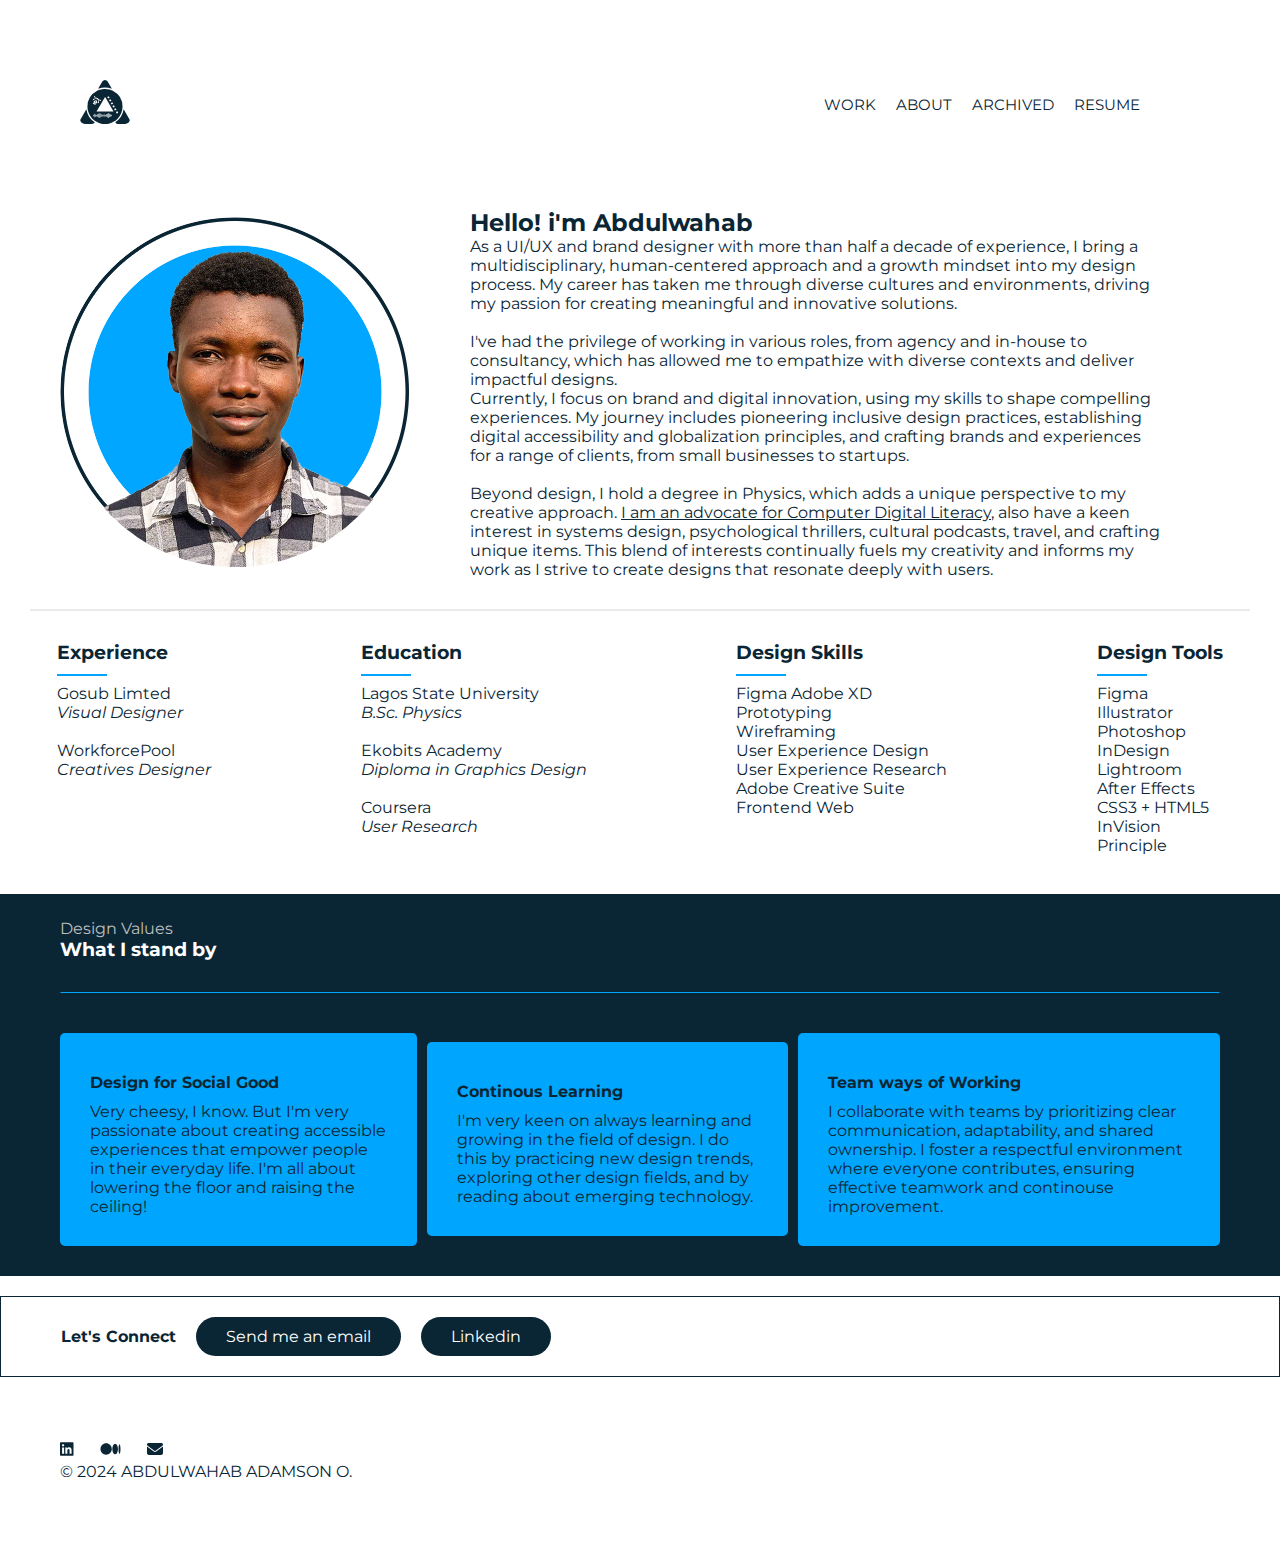
==== about.html @ 8b180dde "Add files via upload" ====
<!DOCTYPE html>
<html lang="en">
<head>
    <meta charset="UTF-8">
    <meta name="viewport" content="width=device-width, initial-scale=1.0">
    <link rel="stylesheet" href="https://cdnjs.cloudflare.com/ajax/libs/font-awesome/6.5.2/css/all.min.css" integrity="sha512-SnH5WK+bZxgPHs44uWIX+LLJAJ9/2PkPKZ5QiAj6Ta86w+fsb2TkcmfRyVX3pBnMFcV7oQPJkl9QevSCWr3W6A==" crossorigin="anonymous" referrerpolicy="no-referrer" />
    <link rel="icon" href="logo.ico" type="image/x-icon">
    <style>
        @import url('https://fonts.googleapis.com/css2?family=Montserrat:ital,wght@0,100..900;1,100..900&display=swap');
    </style>
    <link rel="stylesheet" href="style.css">

    <title>Abdulwahab Adamson</title>
    
</head>
<body>
    <nav> 
        <div class="logo">
            <a href="index.html"><img src="image/logo.svg" alt="" width="50px"></a>
        </div>
        <div class="openMenu"><i class="fa fa-bars"></i></div>
        <ul class="mainMenu">
            <li><a href="index.html">Work</a></li>
            <li><a href="about.html">About</a></li>
            <li><a href="https://www.behance.net/adamsonoladipupo" target="_blank">Archived</a></li>
            <li><a href="resume.pdf" download="Abdulwahab Adamson.pdf">Resume</a></li>
            <div class="closeMenu"><i class="fa fa-times"></i></div>
            <span class="icons">
                <a class="fab" href="https://www.linkedin.com/in/abdulwahabadamson/" target="_blank" rel="noopener noreferrer"><svg xmlns="http://www.w3.org/2000/svg" height="20" width="17.5" viewBox="0 0 448 512"><!--!Font Awesome Free 6.6.0 by @fontawesome - https://fontawesome.com License - https://fontawesome.com/license/free Copyright 2024 Fonticons, Inc.--><path fill="#fff" d="M416 32H31.9C14.3 32 0 46.5 0 64.3v383.4C0 465.5 14.3 480 31.9 480H416c17.6 0 32-14.5 32-32.3V64.3c0-17.8-14.4-32.3-32-32.3zM135.4 416H69V202.2h66.5V416zm-33.2-243c-21.3 0-38.5-17.3-38.5-38.5S80.9 96 102.2 96c21.2 0 38.5 17.3 38.5 38.5 0 21.3-17.2 38.5-38.5 38.5zm282.1 243h-66.4V312c0-24.8-.5-56.7-34.5-56.7-34.6 0-39.9 27-39.9 54.9V416h-66.4V202.2h63.7v29.2h.9c8.9-16.8 30.6-34.5 62.9-34.5 67.2 0 79.7 44.3 79.7 101.9V416z"/></svg></a>
                <a class="fab" href="https://medium.com/@adamsonoladipupo" target="_blank" rel="noopener noreferrer"><svg xmlns="http://www.w3.org/2000/svg" height="20" width="25" viewBox="0 0 640 512"><!--!Font Awesome Free 6.6.0 by @fontawesome - https://fontawesome.com License - https://fontawesome.com/license/free Copyright 2024 Fonticons, Inc.--><path fill="#fff" d="M180.5 74.3C80.8 74.3 0 155.6 0 256S80.8 437.7 180.5 437.7 361 356.4 361 256 280.2 74.3 180.5 74.3zm288.3 10.6c-49.8 0-90.2 76.6-90.2 171.1s40.4 171.1 90.3 171.1 90.3-76.6 90.3-171.1H559C559 161.5 518.6 84.9 468.8 84.9zm139.5 17.8c-17.5 0-31.7 68.6-31.7 153.3s14.2 153.3 31.7 153.3S640 340.6 640 256C640 171.4 625.8 102.7 608.3 102.7z"/></svg></a>
                <a class="fab" href="mailto:adamsonoladipupo@gmail.com"><svg xmlns="http://www.w3.org/2000/svg" height="20" width="20" viewBox="0 0 512 512"><!--!Font Awesome Free 6.6.0 by @fontawesome - https://fontawesome.com License - https://fontawesome.com/license/free Copyright 2024 Fonticons, Inc.--><path fill="#fff" d="M48 64C21.5 64 0 85.5 0 112c0 15.1 7.1 29.3 19.2 38.4L236.8 313.6c11.4 8.5 27 8.5 38.4 0L492.8 150.4c12.1-9.1 19.2-23.3 19.2-38.4c0-26.5-21.5-48-48-48L48 64zM0 176L0 384c0 35.3 28.7 64 64 64l384 0c35.3 0 64-28.7 64-64l0-208L294.4 339.2c-22.8 17.1-54 17.1-76.8 0L0 176z"/></svg></a>
            </span>
        </ul>
    </nav>
    <div class="section aboutMe">
        <div class="authorImage">
            <img src="image/myimage.png" alt="">
        </div>
        <div>
            <h5 style="font-size: 1.5rem;">Hello! i'm Abdulwahab</h4>
            <p>As a UI/UX and brand designer with more than half a decade of experience, I bring a multidisciplinary, human-centered approach and a growth mindset into my design process. My career has taken me through diverse cultures and environments, driving my passion for creating meaningful and innovative solutions.
            <br> <br>
            I've had the privilege of working in various roles, from agency and in-house to consultancy, which has allowed me to empathize with diverse contexts and deliver impactful designs.
            <br>
            Currently, I focus on brand and digital innovation, using my skills to shape compelling experiences. My journey includes pioneering inclusive design practices, establishing digital accessibility and globalization principles, and crafting brands and experiences for a range of clients, from small businesses to startups.
            <br><br>
            Beyond design, I hold a degree in Physics, which adds a unique perspective to my creative approach. <a style="color: #0a2635; text-decoration: underline;" href="https://nigerianobservernews.com/2024/07/edo-corps-member-hosts-community-development-project-for-students-in-oredo/" target="_blank" rel="noopener noreferrer">I am an advocate for Computer Digital Literacy</a>, also have a keen interest in systems design, psychological thrillers, cultural podcasts, travel, and crafting unique items. This blend of interests continually fuels my creativity and informs my work as I strive to create designs that resonate deeply with users.</p>  
        </div>
    </div>
    <hr>
    <div class="section ExpEduSkls">
        <div class="experience">
            <h3>Experience</h3>
            <span></span>
            <p>Gosub Limted</p>
            <i><p>Visual Designer</p></i>
            <br>
            <p>WorkforcePool</p>
            <i><p>Creatives Designer</p></i>
        </div>
        <br>
        <div class="education">
            <h3>Education</h3>
            <span></span>
            <p>Lagos State University </p>
            <p><i>B.Sc. Physics</i></p>
            <br>
            <p> Ekobits Academy</p>
            <p><i>Diploma in Graphics Design</i></p>
            <br>
            <p>Coursera </p>
            <p><i>User Research</i></p>
        </div>
        <br>
        <div class="skills">
            <h3>Design Skills</h3>
            <span></span>
                <p>Figma Adobe XD</p>
                <p>Prototyping</p>
                <p>Wireframing</p>
                <p>User Experience Design</p>
                <p>User Experience Research</p>
                <p>Adobe Creative Suite</p>
                <p>Frontend Web</p>
            
        </div>
        <br>
        <div class="tools">
            <h3>Design Tools</h3>
            <span></span>
                <p>Figma</p>
                <p>Illustrator</p>
                <p>Photoshop</p>
                <p>InDesign</p>
                <p>Lightroom</p>
                <p>After Effects</p>
                <p>CSS3 + HTML5</p>
                <p>InVision</p>
                <p>Principle</p>
        </div>
    </div>
    <div class="DesignValueMain ">
        <p>Design Values</p>
        <h3>What I stand by</h3>
        <hr>
        <div class="designValue">
            <div>
                <h4>Design for Social Good</h4>
                <p>Very cheesy, I know. But I'm very passionate about creating accessible experiences that empower people in their everyday life. I'm all about lowering the floor and raising the ceiling!</p>
            </div>
            <div>
                <h4>Continous Learning</h4>
                <p>I'm very keen on always learning and growing in the field of design. I do this by practicing new design trends, exploring other design fields, and by reading about emerging technology.</p>
            </div>
            <div>
                <h4>Team ways of Working</h4>
                <p>I collaborate with teams by prioritizing clear communication, adaptability, and shared ownership. I foster a respectful environment where everyone contributes, ensuring effective teamwork and continouse improvement.</p>
            </div>
        </div>
    </div>
    <div class="letsConnect">
        <h4>Let's Connect</h4>
        <div>
            <p><a href="mailto:adamsonoladipupo@gmail.com">Send me an email</a></p>
        </div>
        <div>
            <p><a href="https://www.linkedin.com/in/abdulwahabadamson/" target="_blank" rel="noopener noreferrer">Linkedin</a></p>
        </div>
    </div>


    <footer class="section footer">
        <div class="">
            <span class="footerIcon">
                <a class="fab" href="https://www.linkedin.com/in/abdulwahabadamson/" target="_blank" rel="noopener noreferrer"><svg xmlns="http://www.w3.org/2000/svg" height="16" width="13.5" viewBox="0 0 448 512"><!--!Font Awesome Free 6.6.0 by @fontawesome - https://fontawesome.com License - https://fontawesome.com/license/free Copyright 2024 Fonticons, Inc.--><path fill="#0a2635" d="M416 32H31.9C14.3 32 0 46.5 0 64.3v383.4C0 465.5 14.3 480 31.9 480H416c17.6 0 32-14.5 32-32.3V64.3c0-17.8-14.4-32.3-32-32.3zM135.4 416H69V202.2h66.5V416zm-33.2-243c-21.3 0-38.5-17.3-38.5-38.5S80.9 96 102.2 96c21.2 0 38.5 17.3 38.5 38.5 0 21.3-17.2 38.5-38.5 38.5zm282.1 243h-66.4V312c0-24.8-.5-56.7-34.5-56.7-34.6 0-39.9 27-39.9 54.9V416h-66.4V202.2h63.7v29.2h.9c8.9-16.8 30.6-34.5 62.9-34.5 67.2 0 79.7 44.3 79.7 101.9V416z"/></svg></a>
                <a class="fab" href="https://medium.com/@adamsonoladipupo" target="_blank" rel="noopener noreferrer"><svg xmlns="http://www.w3.org/2000/svg" height="16" width="21" viewBox="0 0 640 512"><!--!Font Awesome Free 6.6.0 by @fontawesome - https://fontawesome.com License - https://fontawesome.com/license/free Copyright 2024 Fonticons, Inc.--><path fill="#0a2635" d="M180.5 74.3C80.8 74.3 0 155.6 0 256S80.8 437.7 180.5 437.7 361 356.4 361 256 280.2 74.3 180.5 74.3zm288.3 10.6c-49.8 0-90.2 76.6-90.2 171.1s40.4 171.1 90.3 171.1 90.3-76.6 90.3-171.1H559C559 161.5 518.6 84.9 468.8 84.9zm139.5 17.8c-17.5 0-31.7 68.6-31.7 153.3s14.2 153.3 31.7 153.3S640 340.6 640 256C640 171.4 625.8 102.7 608.3 102.7z"/></svg></a>
                <a class="fab" href="mailto:adamsonoladipupo@gmail.com"><svg xmlns="http://www.w3.org/2000/svg" height="16" width="16" viewBox="0 0 512 512"><!--!Font Awesome Free 6.6.0 by @fontawesome - https://fontawesome.com License - https://fontawesome.com/license/free Copyright 2024 Fonticons, Inc.--><path fill="#0a2635" d="M48 64C21.5 64 0 85.5 0 112c0 15.1 7.1 29.3 19.2 38.4L236.8 313.6c11.4 8.5 27 8.5 38.4 0L492.8 150.4c12.1-9.1 19.2-23.3 19.2-38.4c0-26.5-21.5-48-48-48L48 64zM0 176L0 384c0 35.3 28.7 64 64 64l384 0c35.3 0 64-28.7 64-64l0-208L294.4 339.2c-22.8 17.1-54 17.1-76.8 0L0 176z"/></svg></a>
            </span>
        </div>
        <p>© 2024 ABDULWAHAB ADAMSON O.</p>
    </footer>
    

    <script>
        const mainMenu = document.querySelector('.mainMenu');
const closeMenu = document.querySelector('.closeMenu');
const openMenu = document.querySelector('.openMenu');
const menu_items = document.querySelectorAll('nav .mainMenu li a');




openMenu.addEventListener('click',show);
closeMenu.addEventListener('click',close);

// close menu when you click on a menu item 
menu_items.forEach(item => {
    item.addEventListener('click',function(){
        close();
    })
})

function show(){
    mainMenu.style.display = 'flex';
    mainMenu.style.top = '0';
}
function close(){
    mainMenu.style.top = '-100%';
}

    </script>
</body>
</html>
---- style.css ----
*{
    box-sizing: border-box;
    margin: 0px;
    padding: 0px;
    }

    :root{
        --pryColor: #0a2635;
        --secColor: #00a5fd;
        --pryColor2: #123547;
        
    }

    body {
        font-family: "Montserrat", sans-serif;
        color: var(--pryColor);
    }
    nav {
    color: var(--pryColor);
    display: flex;
    align-items: center;
    justify-content: space-between;
    margin: 60px 0px 60px 60px;
    }
    a{
        text-decoration: none;
        color: #fff;
    }
    img{
        border-radius: 5px;
    }
    nav .mainMenu {
        display: flex;
        list-style: none;
    }
    nav .mainMenu li a {
        display: inline-block;
        padding: 10px;
        text-decoration: none;
        text-transform: uppercase;
        color: var(--pryColor);
        font-size: 15px;
        transition: 1.5s ease;
    }
    nav .mainMenu li a:hover {
        border-bottom: 1px solid var(--pryColor);
    }
    nav .openMenu {
        font-size: 1.3rem;
        margin: 20px;
        display: none;
        cursor: pointer;
    }
    nav .mainMenu .closeMenu,
    .icons i {
        font-size: 1.3rem;
        display: none;
        cursor: pointer;
    }
    .fa-twitter:hover {
        color: rgb(0, 110, 255);
    }
    .fa-instagram:hover {
        color: rgb(255, 0, 191);
    }
    nav .logo {
        margin: 20px;
        cursor: pointer;
        /* text-transform: uppercase; */
    }
    .section{
            margin: 10px 60px 0px 60px;
            
        }
    .introduction h1{
        padding-bottom: 20px;
    }
    button{
        border: none;
    }
    .myButton{
        background-color: var(--pryColor);
        color: #fff;
        padding: 10px 30px;
        margin: 15px 0px;
        font-size: 15px;
        border-radius: 20px;
        
    }
    .myButton:hover{
        background-color: var(--pryColor2);
    }
    .introduction a{
        color: #fff;
        text-decoration: none;
    }
    .works{
        display: flex;
        flex-wrap: wrap;
        justify-content: space-between;
        align-items:center ;
        gap: 5px;
    }
    .workcard{
        width: 32%;
        height: auto;
        margin-bottom: inherit ;
        overflow: hidden;
        position: relative;
        border-radius: 5px;
    }
    .workcard img{
        width: 100%;
    }
    .workcard:hover{
        color: #000;
    }
    .caption{
        position: absolute;
        top: 0;
        left: 0;
        /* text-transform: uppercase; */
        letter-spacing: 1px;
        background-color: #000;
        width: 100%;
        height: 100%;
        display: flex;
        flex-direction: column;
        align-items:baseline ;
        justify-content:end ;
        color: #fff;
        opacity: 0;
        transition: all 0.5s ease;

    }
    .caption h2{
        font-weight: 600;
        letter-spacing: 1px;
        margin: 0px 20px 10px 20px;
        border-bottom: 1px solid #fff;
        margin-bottom: 10px;
    }
    .caption p{
        margin: 0px 20px 20px 20px;
    }
    .workcard:hover .caption{
        opacity: 1;
        background-color: #00000094;
    }
    .footer{
        margin: 60px;
    }
    .footerIcon{
        font-size: 1.3rem;
        cursor: pointer;
        
    }
    .fab{
        padding-right: 20px;
        margin-bottom: 15px;
    }
    /* ---------------------------------------------------------------
    -------------------  CSS for the about page  ------------------
    --------------------------------------------------------------- */

    .aboutMe{
        display: flex;
        justify-content: space-between;
        align-items: center;
    }
    .authorImage img{
        width: 350px;
        height: auto;
        border-radius: 100%;
        /* margin: 20px; */
    }
    .aboutMe div:nth-child(2){
        padding: 0px 60px;
    }
    hr{
        border: 1px solid #ebebeb;
        margin: 30px;
    }
    .ExpEduSkls{
        margin: 0px 20px;
        display: flex;
        justify-content: space-around;
    }
    .ExpEduSkls h3{
        padding-bottom: 5px;
    }
    .experience p:nth-child(3){
        padding-top: 15px;
    }
    .education p:nth-child(3){
        padding-top: 15px;
    }
    .skills p:nth-child(3){
        padding-top: 15px;
    }
    .tools p:nth-child(3){
        padding-top: 15px;
    }
    .ExpEduSkls span{
        position: absolute;
        width: 50px;
        height: 2px;
        background-color:var(--secColor);
        margin: 5px 0px;
    }
    .DesignValueMain{
        background-color: var(--pryColor);
        margin-top: 3%;
        padding: 25px 60px 30px 60px;
    }
    .DesignValueMain hr{
        border-bottom: 1px solid var(--secColor) ;
        border-top: 1px solid var(--pryColor) ;
        border-left: 1px solid var(--pryColor) ;
        border-right: 1px solid var(--pryColor) ;
        fill: var(--pryColor);
        margin: 30px 0px;
    }
    .DesignValueMain p:nth-child(1){
        color: #bebebe;
    }
    .DesignValueMain h3{
        color: white;
    }
    .designValue{
        background-color: var(--pryColor);
        display: flex;
        justify-content: center;
        align-items: center;
        gap: 10px;
    }
    .designValue div{
        background-color: var(--secColor);
        border-radius: 5px;
        padding: 30px;
        margin: 10px 0px 0px 0px;
    }
    .designValue h4{
        margin: 10px 0px;
    }
    .letsConnect{
        display: flex;
        align-items: center;
        padding: 20px 30px 20px 60px;
        gap: 20px;
        border: 1px solid var(--pryColor);
        margin-top: 20px;

    }
    .letsConnect div{
        padding: 10px 30px;
        background-color: var(--pryColor);
        color: #fff;
        border-radius: 60px;
    }
    /* ---------------------------------------------------------------
    -------------------  CSS for the work pages  ------------------
    --------------------------------------------------------------- */
    .workSection{
        display: flex;
        justify-content: center;
        align-items: center;
        padding: 40px;
    }
    .workText{
        padding: 20px;
    }
    .project{
        display: flex;
        justify-content: center;
        align-items: center;
        width: 100%;
        text-align: center;

    }

    .projectOverview{
        width: 40%;
        height: auto;
        border: 1px solid #ebebeb;
        padding: 30px;
        margin: 50px;
    }
    .ProjectDP img{
        text-align: center;
        width: 60%;
        /* border: 1px solid #ebebeb; */
        
    }
    .ProjectDP h1{
        font-size: 2rem;
        padding: 10px;
    }
    .ProjectDP p{
        font-size: 1.2rem;
        padding: 0px 10px 10px 10px;
    }
    
    .designProcess{
        background-color: var(--pryColor);
        color: #fff;
    }
    .designProcess p{
        color: #bebebe;
    }
    .designProcess hr{
        border-bottom: 1px solid var(--secColor) ;
        border-top: 1px solid var(--pryColor) ;
        border-left: 1px solid var(--pryColor) ;
        border-right: 1px solid var(--pryColor) ;
        fill: var(--pryColor);
        margin: 30px 0px;
    }
    .designOverview{
        padding: 50px;
    }
    .designOverview1{
        display: flex;
        justify-content: space-between;
        align-items: start ;
        padding: 10px;
    }
    .designOverview2{
        display: flex;
        justify-content: space-evenly;
        align-items: center;
        gap: 10px;
        
    }
    .designOverview2 img{
        width: 70%;
        text-align: center; 
        border-radius: 5px;

    }
    /* Styling algoassets page */
    .painPoint{
        background-color: var(--pryColor2);
        padding: 20px;
        border-radius: 5px;
        margin: 5px;
    }

    /* -----------------------------------------------------------------------
    -----------------  styling algoassets page ----------------------------
    ----------------------------------------------------------------------- */


    .imageOnMobile img{
        width: 100%;
        border-radius: 5px;
    }
    .textBorder{
        padding: 20px; 
        border:1px solid #00a5fd;
    }


    /* -----------------------------------------------------------------------
    -----------------  styling algoassets page ----------------------------
    ----------------------------------------------------------------------- */


    /* -----------------------------------------------------------------------
    -----------------  styling algoassets page ----------------------------
    ----------------------------------------------------------------------- */
    .ShadesOfLogo{
        display: flex;
        justify-content: space-evenly;
        align-items: center;
        gap: 10px;
        background-color: var(--pryColor2);
        padding: 20px;
        margin: 15px 0px 15px 0px;
        border-radius: 5px;
    }
    .ShadesOfLogo img{
        width: 20%;
    }

    .clietsTestimony{
        background-color: #ebebeb;
        padding: 5% 10% 5% 10%;
        display: grid;
        align-items: center;
        justify-content: center;
        text-align: center;
        gap: 10px;
    }
    .comingSoon{
        display: flex;
        align-items: center;
        justify-content: center;
        color: #fff;
    }


    @media (max-width: 800px) {
        body{
            font-size: 80%;
        }
        nav{
            margin: 5px;
            
        }
        nav .mainMenu {
        height: 94vh;
        position: fixed;
        top: 0px;
        right: 0px;
        left: 0px;
        z-index: 10;
        flex-direction: column;
        justify-content: center;
        align-items: center;
        background-color: var(--pryColor);
        transition: top 1s ease 0s;
        display: none;
        color: #fff;
        }
        nav .mainMenu li a{
            color: #fff;
        }
        nav .mainMenu .closeMenu {
        display: block;
        position: absolute;
        top: 30px;
        right: 30px;
        }
        nav .openMenu {
        display: block;
        }
        nav .mainMenu li a:hover {
        border-bottom: 1px solid var(--pryColor);
        }
        .section{
            margin: 10px 20px 20px 20px;
        }
        .icons {
        margin-top: 2px;
        display: inline-block;
        padding: 15px;
        }
        .workcard{
        width: 48.5%;
        height: auto;
        margin-bottom: 10px ;
        overflow: hidden;
        position: relative;
        border-radius: 10px;
        }
        .workcard img{
            width: 100%;
        }
        .ProjectDP img{
            text-align: center;
            width: 100%;
        }
        .ProjectDP h1{
            font-size: 1.5rem;
            padding: 10px;
        }
        .ProjectDP p{
            font-size: 1.rem;
            padding: 0px 10px 10px 10px;
        }
        .designOverview1{
            display: grid;
            justify-content: space-between;
            align-items: start ;
            padding: 10px 0px;
        }
        .designOverview1 div{
            padding: 10px 0px;
        }
        .designOverview2{
            display: grid;
            justify-content: start;
            align-items: center;
            gap: 5px;
        }
        .designOverview{
            padding: 40px;
        }
/* ---------------------------------------------------------------
-------------------  CSS for the about page  ------------------
--------------------------------------------------------------- */

    .aboutMe{
        display: grid;
        justify-content: center;
        align-items: center;
        
    }
    .authorImage img{
        width: 100%;
        border-radius: 100%;
        margin-bottom: 20px;
        text-align: center;
    }
    .aboutMe div:nth-child(2){
        padding: 0px 10px;
    }
    .ExpEduSkls{
        display: block;
        justify-content: start ;
    }
    .DesignValueMain{
        padding: 25px 20px 20px 20px;
    }
    .designValue{
        background-color: var(--pryColor);
        display: grid;
        justify-content: center;
        align-items: start;
        gap: 10px;
    }
    .designValue div{
        padding: 20px;
        margin: 5px 0px 0px 0px;
    }
    .letsConnect{
        display: grid;
        flex-wrap: wrap;
        align-items: center;
        padding: 10px 20px 10px 20px;
        gap: 5px;
        border: 1px solid var(--pryColor);
        margin-top: 20px;

    }
    .letsConnect div{
        padding: 10px 30px;
        background-color: var(--pryColor);
        color: #fff;
        border-radius: 60px;
    }


    /* ---------------------------------------------------------------
-------------------  CSS for the algoassets page  ------------------
--------------------------------------------------------------- */
    .painPoint{
        background-color: var(--pryColor2);
        padding: 10px;
        border-radius: 5px;
        margin: 5px;
    }
    .textBorder{
        padding: 10px; 
    }


    .imageOnMobile img{
        width: 100%;
    }
    .designOverview2 img{
        width: 100%;
    }



    }
    @media (max-width: 500px){
        .section{
            margin: 10px 20px 20px 20px;
        }
        .workcard{
        width: 100%;
        height: auto;
        overflow: hidden;
        position: relative;
        border-radius: 10px;
        }
        .workcard img{
            width: 100%;
        }
    }
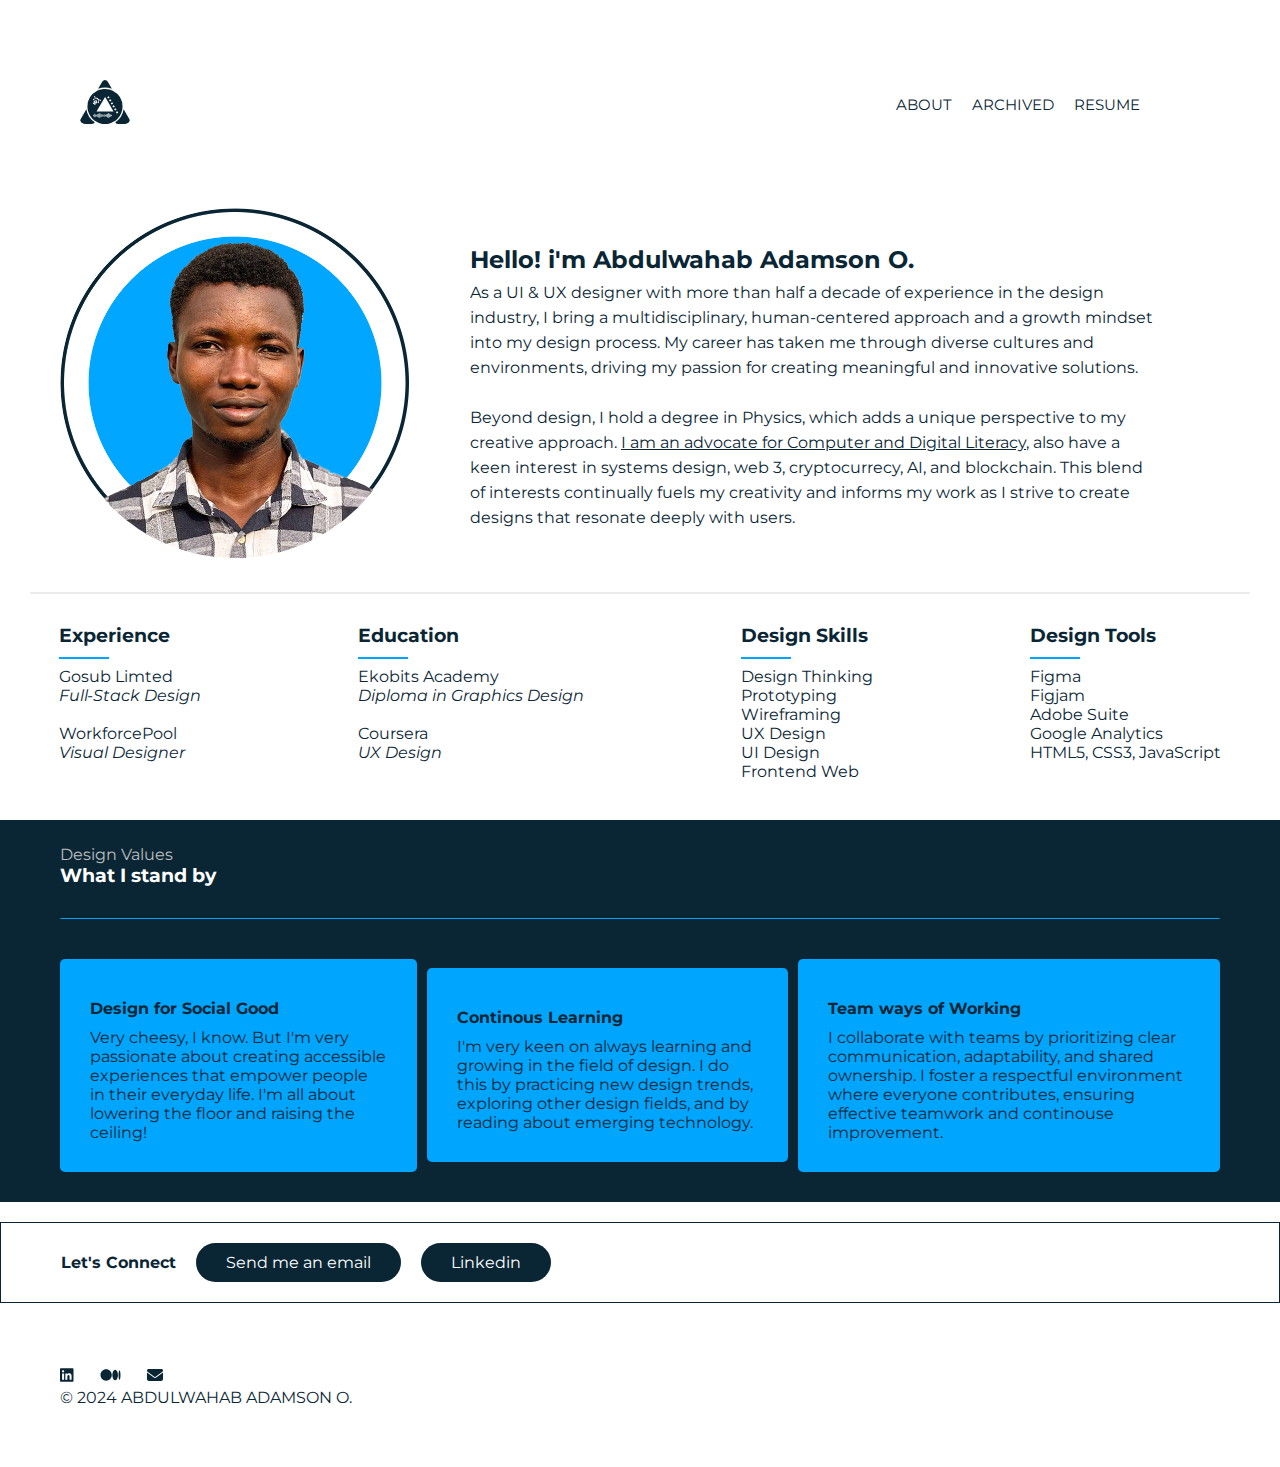
==== commit 708cfdfe: "Add files via upload" ====
--- a/about.html
+++ b/about.html
@@ -20,7 +20,7 @@
         </div>
         <div class="openMenu"><i class="fa fa-bars"></i></div>
         <ul class="mainMenu">
-            <li><a href="index.html">Work</a></li>
+            
             <li><a href="about.html">About</a></li>
             <li><a href="https://www.behance.net/adamsonoladipupo" target="_blank">Archived</a></li>
             <li><a href="resume.pdf" download="Abdulwahab Adamson.pdf">Resume</a></li>
@@ -37,14 +37,10 @@
             <img src="image/myimage.png" alt="">
         </div>
         <div>
-            <h5 style="font-size: 1.5rem;">Hello! i'm Abdulwahab</h4>
-            <p>As a UI/UX and brand designer with more than half a decade of experience, I bring a multidisciplinary, human-centered approach and a growth mindset into my design process. My career has taken me through diverse cultures and environments, driving my passion for creating meaningful and innovative solutions.
-            <br> <br>
-            I've had the privilege of working in various roles, from agency and in-house to consultancy, which has allowed me to empathize with diverse contexts and deliver impactful designs.
-            <br>
-            Currently, I focus on brand and digital innovation, using my skills to shape compelling experiences. My journey includes pioneering inclusive design practices, establishing digital accessibility and globalization principles, and crafting brands and experiences for a range of clients, from small businesses to startups.
+            <h5 style="font-size: 1.5rem; line-height: 40px;">Hello! i'm Abdulwahab Adamson O.</h4>
+            <p style="line-height: 25px;">As a UI & UX designer with more than half a decade of experience in the design industry, I bring a multidisciplinary, human-centered approach and a growth mindset into my design process. My career has taken me through diverse cultures and environments, driving my passion for creating meaningful and innovative solutions.
             <br><br>
-            Beyond design, I hold a degree in Physics, which adds a unique perspective to my creative approach. <a style="color: #0a2635; text-decoration: underline;" href="https://nigerianobservernews.com/2024/07/edo-corps-member-hosts-community-development-project-for-students-in-oredo/" target="_blank" rel="noopener noreferrer">I am an advocate for Computer Digital Literacy</a>, also have a keen interest in systems design, psychological thrillers, cultural podcasts, travel, and crafting unique items. This blend of interests continually fuels my creativity and informs my work as I strive to create designs that resonate deeply with users.</p>  
+            Beyond design, I hold a degree in Physics, which adds a unique perspective to my creative approach. <a style="color: #0a2635; text-decoration: underline;" href="https://nigerianobservernews.com/2024/07/edo-corps-member-hosts-community-development-project-for-students-in-oredo/" target="_blank" rel="noopener noreferrer">I am an advocate for Computer and Digital Literacy</a>, also have a keen interest in systems design, web 3, cryptocurrecy, AI, and blockchain. This blend of interests continually fuels my creativity and informs my work as I strive to create designs that resonate deeply with users.</p>  
         </div>
     </div>
     <hr>
@@ -53,34 +49,30 @@
             <h3>Experience</h3>
             <span></span>
             <p>Gosub Limted</p>
-            <i><p>Visual Designer</p></i>
+            <i><p>Full-Stack Design</p></i>
             <br>
             <p>WorkforcePool</p>
-            <i><p>Creatives Designer</p></i>
+            <i><p>Visual Designer</p></i>
         </div>
         <br>
         <div class="education">
             <h3>Education</h3>
             <span></span>
-            <p>Lagos State University </p>
-            <p><i>B.Sc. Physics</i></p>
-            <br>
             <p> Ekobits Academy</p>
             <p><i>Diploma in Graphics Design</i></p>
             <br>
             <p>Coursera </p>
-            <p><i>User Research</i></p>
+            <p><i>UX Design</i></p>
         </div>
         <br>
         <div class="skills">
             <h3>Design Skills</h3>
             <span></span>
-                <p>Figma Adobe XD</p>
+                <p>Design Thinking</p>
                 <p>Prototyping</p>
                 <p>Wireframing</p>
-                <p>User Experience Design</p>
-                <p>User Experience Research</p>
-                <p>Adobe Creative Suite</p>
+                <p>UX Design</p>
+                <p>UI Design</p>
                 <p>Frontend Web</p>
             
         </div>
@@ -89,14 +81,11 @@
             <h3>Design Tools</h3>
             <span></span>
                 <p>Figma</p>
-                <p>Illustrator</p>
-                <p>Photoshop</p>
-                <p>InDesign</p>
-                <p>Lightroom</p>
-                <p>After Effects</p>
-                <p>CSS3 + HTML5</p>
-                <p>InVision</p>
-                <p>Principle</p>
+                <p>Figjam</p>
+                <p>Adobe Suite</p>
+                <p>Google Analytics</p>
+                <p>HTML5, CSS3, JavaScript</p>
+
         </div>
     </div>
     <div class="DesignValueMain ">
--- a/style.css
+++ b/style.css
@@ -338,6 +338,53 @@
         border-radius: 5px;
 
     }
+
+    /* Styling Knead Page */
+
+    .kneadImage{
+        display: grid;
+    }
+    .kneadImage img{
+        width: 100%;
+    }
+    .mood-board {
+        display: flex;
+        flex-wrap: wrap;
+        justify-content: center;
+        gap: 10px;
+        padding: 20px 0px;
+    }
+
+
+    .mood-board img {
+        width: 100%;
+        height: auto;
+        border-radius: 10px;
+    }
+    .mood-board-item {
+        flex: 1 1 calc(49.333% - 20px);
+        max-width: calc(49.333% - 20px);
+    }
+
+
+/* --------- Styling foodApp page ------------ */
+    .mood-board-food img {
+        width: 100%;
+        height: auto;
+        border-radius: 10px;
+    }
+    .mood-board-food {
+        display: flex;
+        flex-wrap: wrap;
+        justify-content: space-evenly;
+        gap: 10px;
+        padding: 20px 0px;
+    }
+    .mood-board-item-food {
+        flex: 1 1 calc(24.333% - 20px);
+        max-width: calc(23.333% - 20px);
+    }
+
     /* Styling algoassets page */
     .painPoint{
         background-color: var(--pryColor2);
@@ -563,7 +610,20 @@
         width: 100%;
     }
 
-
+/*----------------------- styling Knead Page ---------------*/
+    .mood-board-item {
+        flex: 1 1 100%;
+        max-width: 100%;
+    }
+
+/* --------- Styling foodApp page ------------ */
+.mood-board-food {
+    justify-content: space-evenly;
+}
+.mood-board-item-food {
+    flex: 1 1 calc(49.5% - 10px);
+    max-width: calc(49.5% - 10px);
+}
 
     }
     @media (max-width: 500px){
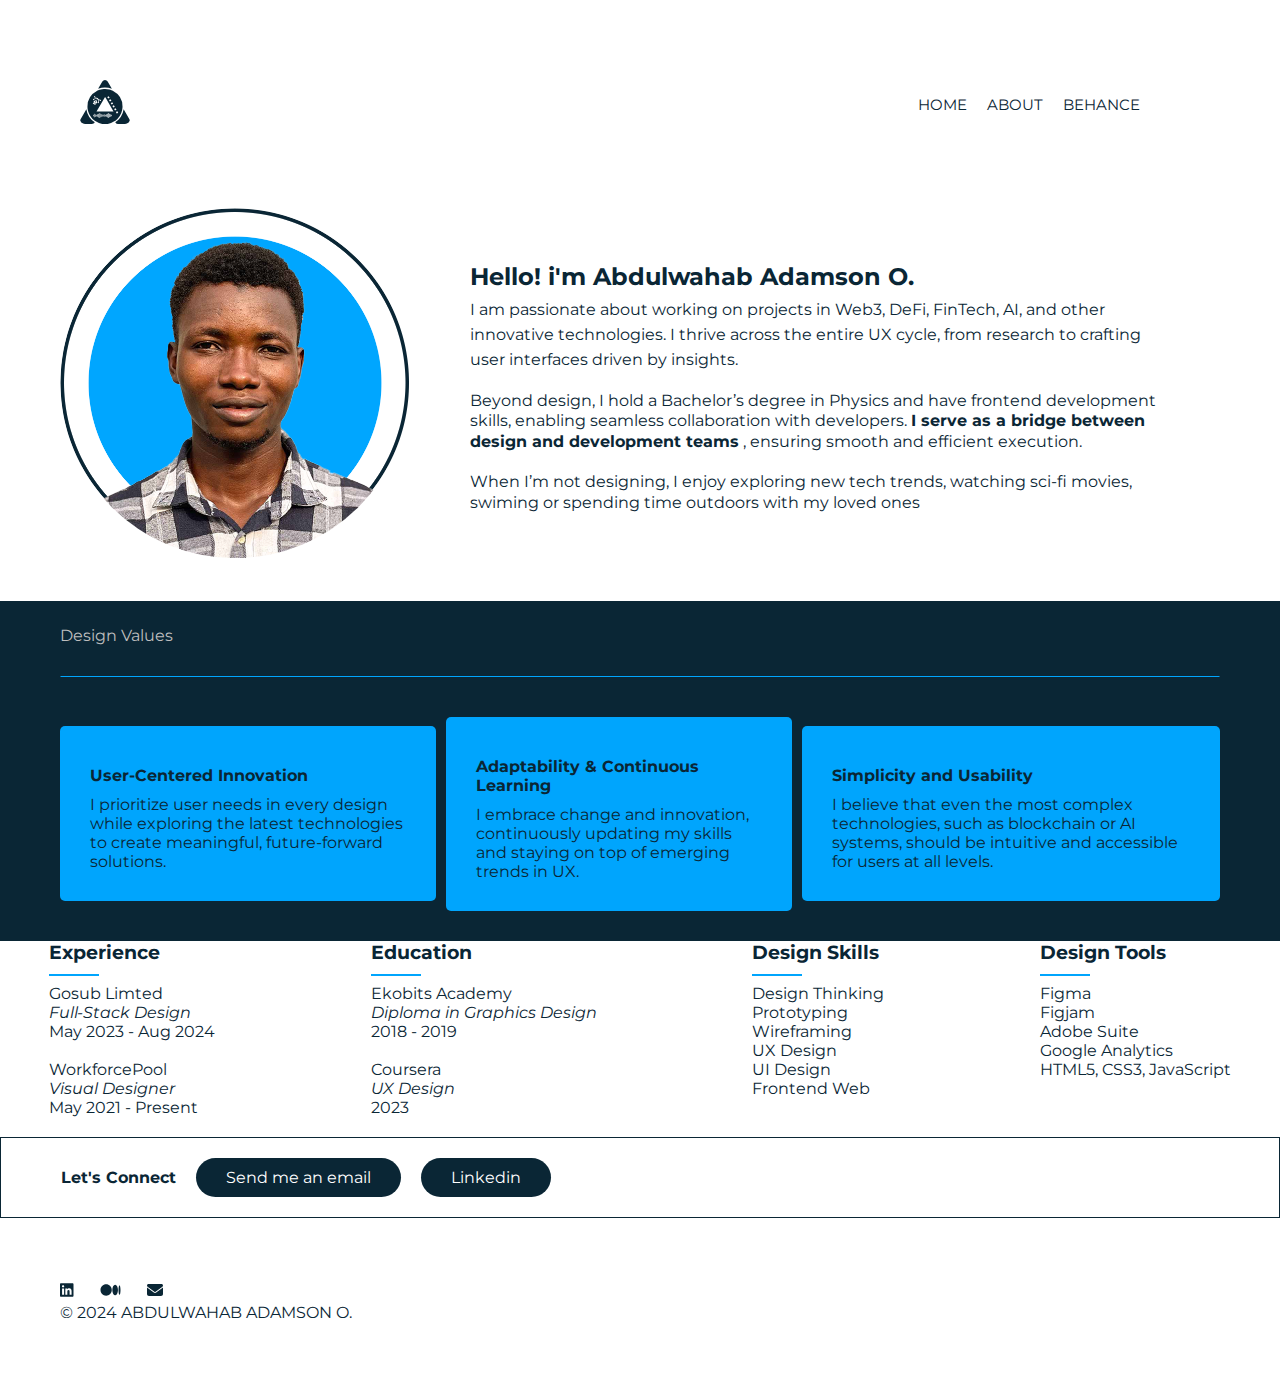
==== commit d88d40d3: "Add files via upload" ====
--- a/about.html
+++ b/about.html
@@ -21,9 +21,9 @@
         <div class="openMenu"><i class="fa fa-bars"></i></div>
         <ul class="mainMenu">
             
+            <li><a href="index.html">Home</a></li>
             <li><a href="about.html">About</a></li>
-            <li><a href="https://www.behance.net/adamsonoladipupo" target="_blank">Archived</a></li>
-            <li><a href="resume.pdf" download="Abdulwahab Adamson.pdf">Resume</a></li>
+            <li><a href="https://www.behance.net/adamsonoladipupo" target="_blank">Behance</a></li>
             <div class="closeMenu"><i class="fa fa-times"></i></div>
             <span class="icons">
                 <a class="fab" href="https://www.linkedin.com/in/abdulwahabadamson/" target="_blank" rel="noopener noreferrer"><svg xmlns="http://www.w3.org/2000/svg" height="20" width="17.5" viewBox="0 0 448 512"><!--!Font Awesome Free 6.6.0 by @fontawesome - https://fontawesome.com License - https://fontawesome.com/license/free Copyright 2024 Fonticons, Inc.--><path fill="#fff" d="M416 32H31.9C14.3 32 0 46.5 0 64.3v383.4C0 465.5 14.3 480 31.9 480H416c17.6 0 32-14.5 32-32.3V64.3c0-17.8-14.4-32.3-32-32.3zM135.4 416H69V202.2h66.5V416zm-33.2-243c-21.3 0-38.5-17.3-38.5-38.5S80.9 96 102.2 96c21.2 0 38.5 17.3 38.5 38.5 0 21.3-17.2 38.5-38.5 38.5zm282.1 243h-66.4V312c0-24.8-.5-56.7-34.5-56.7-34.6 0-39.9 27-39.9 54.9V416h-66.4V202.2h63.7v29.2h.9c8.9-16.8 30.6-34.5 62.9-34.5 67.2 0 79.7 44.3 79.7 101.9V416z"/></svg></a>
@@ -38,21 +38,49 @@
         </div>
         <div>
             <h5 style="font-size: 1.5rem; line-height: 40px;">Hello! i'm Abdulwahab Adamson O.</h4>
-            <p style="line-height: 25px;">As a UI & UX designer with more than half a decade of experience in the design industry, I bring a multidisciplinary, human-centered approach and a growth mindset into my design process. My career has taken me through diverse cultures and environments, driving my passion for creating meaningful and innovative solutions.
-            <br><br>
-            Beyond design, I hold a degree in Physics, which adds a unique perspective to my creative approach. <a style="color: #0a2635; text-decoration: underline;" href="https://nigerianobservernews.com/2024/07/edo-corps-member-hosts-community-development-project-for-students-in-oredo/" target="_blank" rel="noopener noreferrer">I am an advocate for Computer and Digital Literacy</a>, also have a keen interest in systems design, web 3, cryptocurrecy, AI, and blockchain. This blend of interests continually fuels my creativity and informs my work as I strive to create designs that resonate deeply with users.</p>  
+            <p style="line-height: 25px;"> I am passionate about working on projects in Web3, DeFi, FinTech, AI, and other innovative technologies. I thrive across the entire UX cycle, from research to crafting user interfaces driven by insights.</p> 
+            <br>
+            <p>Beyond design, I hold a Bachelor’s degree in Physics and have frontend development skills, enabling seamless collaboration with developers. <strong>I serve as a bridge between design and development teams</strong> , ensuring smooth and efficient execution.</p>
+            <br>
+            <p>When I’m not designing, I enjoy exploring new tech trends, watching sci-fi movies, swiming or spending time outdoors with my loved ones </p>
+            
+            
         </div>
     </div>
-    <hr>
+
+
+    <div class="DesignValueMain ">
+        <p>Design Values</p>
+        <hr>
+        <div class="designValue">
+            <div>
+                <h4>User-Centered Innovation</h4>
+                <p>I prioritize user needs in every design while exploring the latest technologies to create meaningful, future-forward solutions.</p>
+            </div>
+            <div>
+                <h4>Adaptability & Continuous Learning</h4>
+                <p>I embrace change and innovation, continuously updating my skills and staying on top of emerging trends in UX.</p>
+            </div>
+            <div>
+                <h4>Simplicity and Usability</h4>
+                <p>I believe that even the most complex technologies, such as blockchain or AI systems, should be intuitive and accessible for users at all levels.</p>
+            </div>
+        </div>
+    </div>
+
+
+    <!-- <hr> -->
     <div class="section ExpEduSkls">
         <div class="experience">
             <h3>Experience</h3>
             <span></span>
             <p>Gosub Limted</p>
             <i><p>Full-Stack Design</p></i>
+            <p>May 2023 - Aug 2024</p>
             <br>
             <p>WorkforcePool</p>
             <i><p>Visual Designer</p></i>
+            <p>May 2021 - Present</p>
         </div>
         <br>
         <div class="education">
@@ -60,9 +88,11 @@
             <span></span>
             <p> Ekobits Academy</p>
             <p><i>Diploma in Graphics Design</i></p>
+            <p>2018 - 2019</p>
             <br>
             <p>Coursera </p>
             <p><i>UX Design</i></p>
+            <p>2023</p>
         </div>
         <br>
         <div class="skills">
@@ -88,25 +118,7 @@
 
         </div>
     </div>
-    <div class="DesignValueMain ">
-        <p>Design Values</p>
-        <h3>What I stand by</h3>
-        <hr>
-        <div class="designValue">
-            <div>
-                <h4>Design for Social Good</h4>
-                <p>Very cheesy, I know. But I'm very passionate about creating accessible experiences that empower people in their everyday life. I'm all about lowering the floor and raising the ceiling!</p>
-            </div>
-            <div>
-                <h4>Continous Learning</h4>
-                <p>I'm very keen on always learning and growing in the field of design. I do this by practicing new design trends, exploring other design fields, and by reading about emerging technology.</p>
-            </div>
-            <div>
-                <h4>Team ways of Working</h4>
-                <p>I collaborate with teams by prioritizing clear communication, adaptability, and shared ownership. I foster a respectful environment where everyone contributes, ensuring effective teamwork and continouse improvement.</p>
-            </div>
-        </div>
-    </div>
+
     <div class="letsConnect">
         <h4>Let's Connect</h4>
         <div>
--- a/style.css
+++ b/style.css
@@ -87,6 +87,19 @@
         border-radius: 20px;
         
     }
+    .myButton2{
+        background-color: #ffffff00;
+        color: var(--pryColor);
+        padding: 10px 30px;
+        margin: 15px 10px;
+        font-size: 15px;
+        border: 1px solid var(--pryColor);
+        border-radius: 20px;
+        cursor: pointer;
+        
+    }
+
+
     .myButton:hover{
         background-color: var(--pryColor2);
     }
@@ -102,12 +115,18 @@
         gap: 5px;
     }
     .workcard{
-        width: 32%;
+        width: 49%;
         height: auto;
         margin-bottom: inherit ;
         overflow: hidden;
         position: relative;
         border-radius: 5px;
+    }
+    .CTA{
+        display: flex;
+        align-items: center;
+        justify-content: space-evenly;
+        margin-top: 50px;
     }
     .workcard img{
         width: 100%;
@@ -168,6 +187,9 @@
         justify-content: space-between;
         align-items: center;
     }
+    .aboutMe p{
+        line-height: 1.3rem;
+    }
     .authorImage img{
         width: 350px;
         height: auto;
@@ -185,6 +207,7 @@
         margin: 0px 20px;
         display: flex;
         justify-content: space-around;
+        gap: 20px;
     }
     .ExpEduSkls h3{
         padding-bottom: 5px;
@@ -306,7 +329,7 @@
         color: #fff;
     }
     .designProcess p{
-        color: #bebebe;
+        color: #ffffff;
     }
     .designProcess hr{
         border-bottom: 1px solid var(--secColor) ;
@@ -534,6 +557,10 @@
         .designOverview{
             padding: 40px;
         }
+        .CTA{
+            display: flex;
+            flex-wrap: wrap;
+        }
 /* ---------------------------------------------------------------
 -------------------  CSS for the about page  ------------------
 --------------------------------------------------------------- */
@@ -554,7 +581,8 @@
         padding: 0px 10px;
     }
     .ExpEduSkls{
-        display: block;
+        display: flex;
+        flex-wrap: wrap;
         justify-content: start ;
     }
     .DesignValueMain{
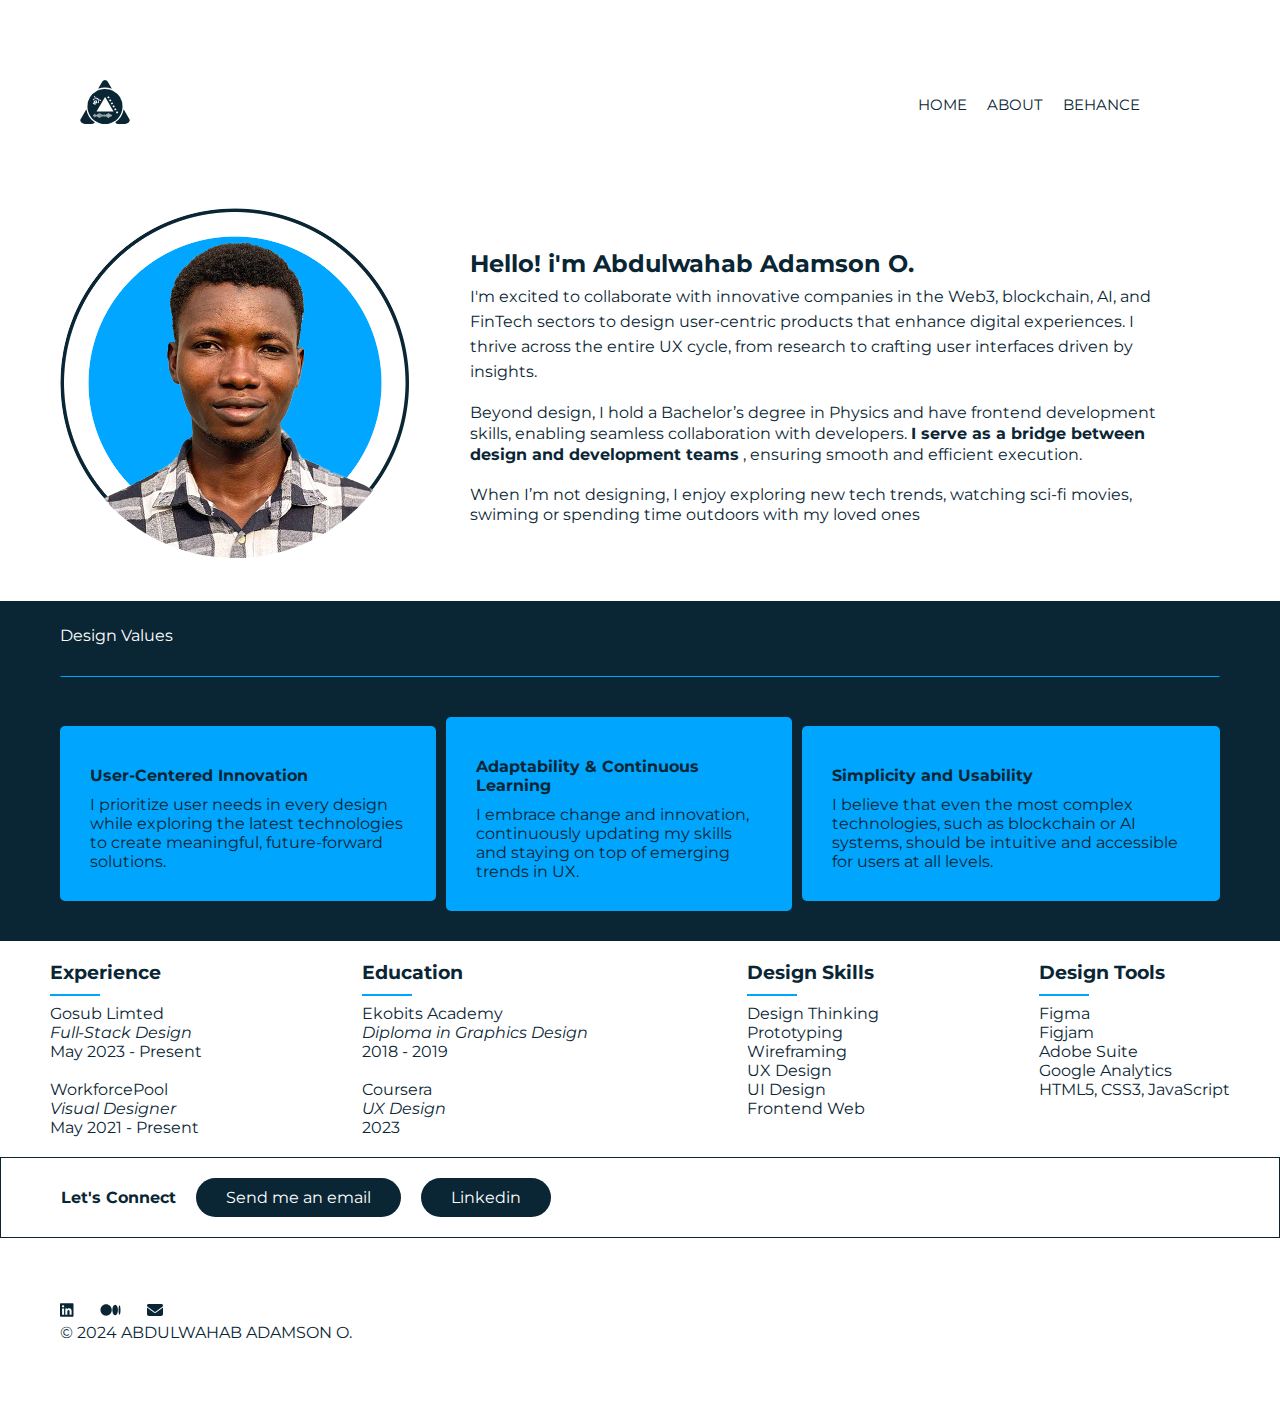
==== commit e4066433: "Add files via upload" ====
--- a/about.html
+++ b/about.html
@@ -38,7 +38,9 @@
         </div>
         <div>
             <h5 style="font-size: 1.5rem; line-height: 40px;">Hello! i'm Abdulwahab Adamson O.</h4>
-            <p style="line-height: 25px;"> I am passionate about working on projects in Web3, DeFi, FinTech, AI, and other innovative technologies. I thrive across the entire UX cycle, from research to crafting user interfaces driven by insights.</p> 
+            <p style="line-height: 25px;">  I'm excited to collaborate with innovative companies in the Web3, blockchain, AI, and FinTech sectors to design user-centric products that enhance digital experiences.
+                
+                I thrive across the entire UX cycle, from research to crafting user interfaces driven by insights.</p> 
             <br>
             <p>Beyond design, I hold a Bachelor’s degree in Physics and have frontend development skills, enabling seamless collaboration with developers. <strong>I serve as a bridge between design and development teams</strong> , ensuring smooth and efficient execution.</p>
             <br>
@@ -69,14 +71,13 @@
     </div>
 
 
-    <!-- <hr> -->
     <div class="section ExpEduSkls">
         <div class="experience">
             <h3>Experience</h3>
             <span></span>
             <p>Gosub Limted</p>
             <i><p>Full-Stack Design</p></i>
-            <p>May 2023 - Aug 2024</p>
+            <p>May 2023 - Present</p>
             <br>
             <p>WorkforcePool</p>
             <i><p>Visual Designer</p></i>
--- a/style.css
+++ b/style.css
@@ -204,7 +204,7 @@
         margin: 30px;
     }
     .ExpEduSkls{
-        margin: 0px 20px;
+        margin: 20px 20px;
         display: flex;
         justify-content: space-around;
         gap: 20px;
@@ -245,7 +245,7 @@
         margin: 30px 0px;
     }
     .DesignValueMain p:nth-child(1){
-        color: #bebebe;
+        color: #fff;
     }
     .DesignValueMain h3{
         color: white;
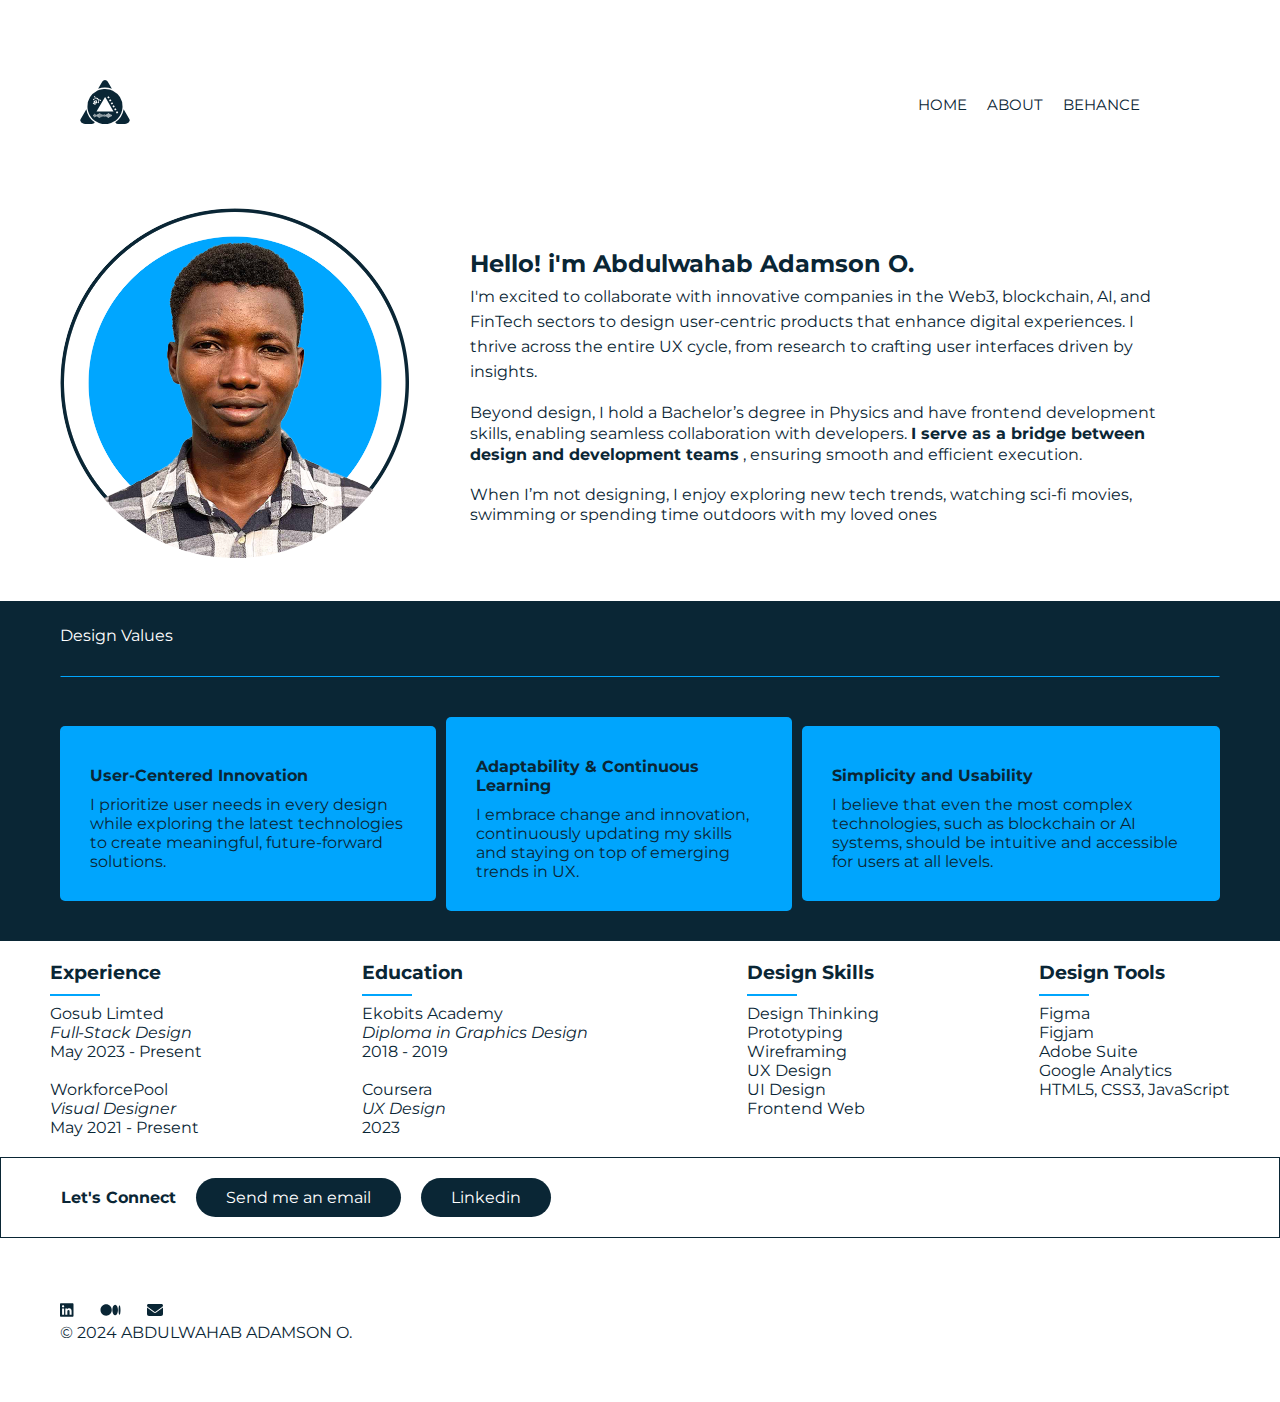
==== commit aebacea7: "Update about.html" ====
--- a/about.html
+++ b/about.html
@@ -44,7 +44,7 @@
             <br>
             <p>Beyond design, I hold a Bachelor’s degree in Physics and have frontend development skills, enabling seamless collaboration with developers. <strong>I serve as a bridge between design and development teams</strong> , ensuring smooth and efficient execution.</p>
             <br>
-            <p>When I’m not designing, I enjoy exploring new tech trends, watching sci-fi movies, swiming or spending time outdoors with my loved ones </p>
+            <p>When I’m not designing, I enjoy exploring new tech trends, watching sci-fi movies, swimming or spending time outdoors with my loved ones </p>
             
             
         </div>
@@ -172,4 +172,4 @@
 
     </script>
 </body>
-</html>+</html>
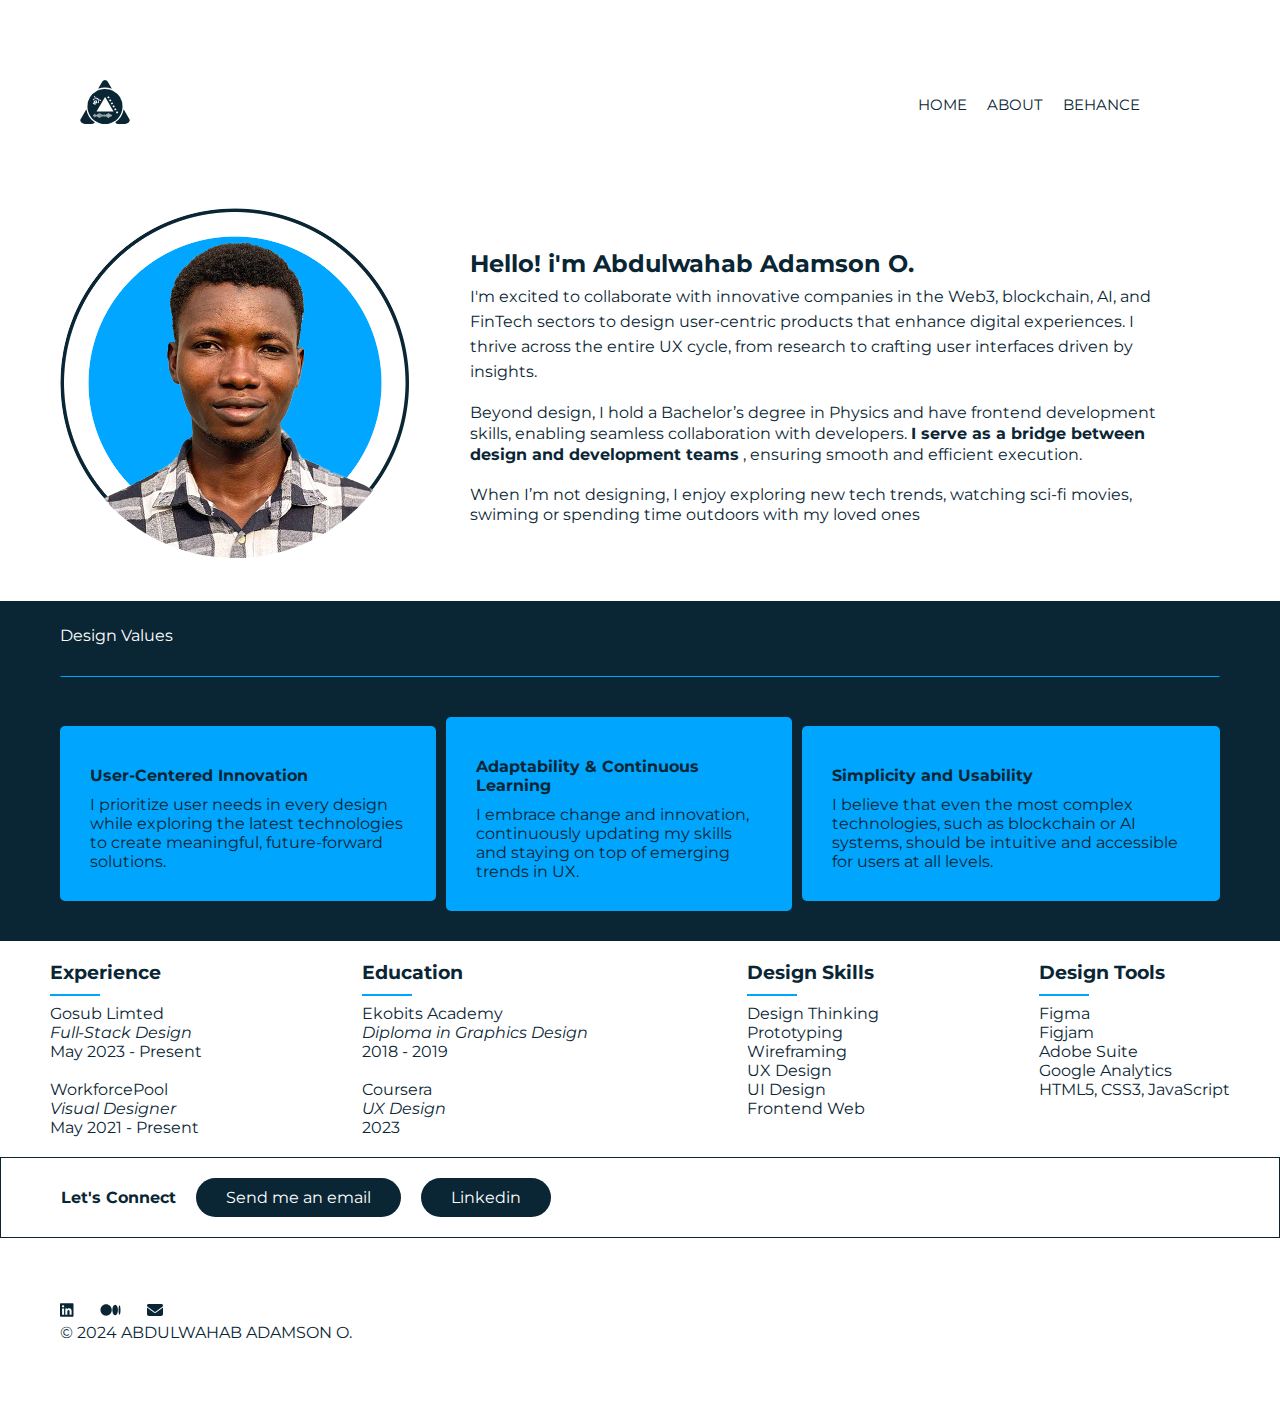
==== commit f83a417c: "Add files via upload" ====
--- a/about.html
+++ b/about.html
@@ -44,7 +44,7 @@
             <br>
             <p>Beyond design, I hold a Bachelor’s degree in Physics and have frontend development skills, enabling seamless collaboration with developers. <strong>I serve as a bridge between design and development teams</strong> , ensuring smooth and efficient execution.</p>
             <br>
-            <p>When I’m not designing, I enjoy exploring new tech trends, watching sci-fi movies, swimming or spending time outdoors with my loved ones </p>
+            <p>When I’m not designing, I enjoy exploring new tech trends, watching sci-fi movies, swiming or spending time outdoors with my loved ones </p>
             
             
         </div>
@@ -135,7 +135,7 @@
         <div class="">
             <span class="footerIcon">
                 <a class="fab" href="https://www.linkedin.com/in/abdulwahabadamson/" target="_blank" rel="noopener noreferrer"><svg xmlns="http://www.w3.org/2000/svg" height="16" width="13.5" viewBox="0 0 448 512"><!--!Font Awesome Free 6.6.0 by @fontawesome - https://fontawesome.com License - https://fontawesome.com/license/free Copyright 2024 Fonticons, Inc.--><path fill="#0a2635" d="M416 32H31.9C14.3 32 0 46.5 0 64.3v383.4C0 465.5 14.3 480 31.9 480H416c17.6 0 32-14.5 32-32.3V64.3c0-17.8-14.4-32.3-32-32.3zM135.4 416H69V202.2h66.5V416zm-33.2-243c-21.3 0-38.5-17.3-38.5-38.5S80.9 96 102.2 96c21.2 0 38.5 17.3 38.5 38.5 0 21.3-17.2 38.5-38.5 38.5zm282.1 243h-66.4V312c0-24.8-.5-56.7-34.5-56.7-34.6 0-39.9 27-39.9 54.9V416h-66.4V202.2h63.7v29.2h.9c8.9-16.8 30.6-34.5 62.9-34.5 67.2 0 79.7 44.3 79.7 101.9V416z"/></svg></a>
-                <a class="fab" href="https://medium.com/@adamsonoladipupo" target="_blank" rel="noopener noreferrer"><svg xmlns="http://www.w3.org/2000/svg" height="16" width="21" viewBox="0 0 640 512"><!--!Font Awesome Free 6.6.0 by @fontawesome - https://fontawesome.com License - https://fontawesome.com/license/free Copyright 2024 Fonticons, Inc.--><path fill="#0a2635" d="M180.5 74.3C80.8 74.3 0 155.6 0 256S80.8 437.7 180.5 437.7 361 356.4 361 256 280.2 74.3 180.5 74.3zm288.3 10.6c-49.8 0-90.2 76.6-90.2 171.1s40.4 171.1 90.3 171.1 90.3-76.6 90.3-171.1H559C559 161.5 518.6 84.9 468.8 84.9zm139.5 17.8c-17.5 0-31.7 68.6-31.7 153.3s14.2 153.3 31.7 153.3S640 340.6 640 256C640 171.4 625.8 102.7 608.3 102.7z"/></svg></a>
+                <a class="fab" href="https://medium.com/@adamsonabdulwahab" target="_blank" rel="noopener noreferrer"><svg xmlns="http://www.w3.org/2000/svg" height="16" width="21" viewBox="0 0 640 512"><!--!Font Awesome Free 6.6.0 by @fontawesome - https://fontawesome.com License - https://fontawesome.com/license/free Copyright 2024 Fonticons, Inc.--><path fill="#0a2635" d="M180.5 74.3C80.8 74.3 0 155.6 0 256S80.8 437.7 180.5 437.7 361 356.4 361 256 280.2 74.3 180.5 74.3zm288.3 10.6c-49.8 0-90.2 76.6-90.2 171.1s40.4 171.1 90.3 171.1 90.3-76.6 90.3-171.1H559C559 161.5 518.6 84.9 468.8 84.9zm139.5 17.8c-17.5 0-31.7 68.6-31.7 153.3s14.2 153.3 31.7 153.3S640 340.6 640 256C640 171.4 625.8 102.7 608.3 102.7z"/></svg></a>
                 <a class="fab" href="mailto:adamsonoladipupo@gmail.com"><svg xmlns="http://www.w3.org/2000/svg" height="16" width="16" viewBox="0 0 512 512"><!--!Font Awesome Free 6.6.0 by @fontawesome - https://fontawesome.com License - https://fontawesome.com/license/free Copyright 2024 Fonticons, Inc.--><path fill="#0a2635" d="M48 64C21.5 64 0 85.5 0 112c0 15.1 7.1 29.3 19.2 38.4L236.8 313.6c11.4 8.5 27 8.5 38.4 0L492.8 150.4c12.1-9.1 19.2-23.3 19.2-38.4c0-26.5-21.5-48-48-48L48 64zM0 176L0 384c0 35.3 28.7 64 64 64l384 0c35.3 0 64-28.7 64-64l0-208L294.4 339.2c-22.8 17.1-54 17.1-76.8 0L0 176z"/></svg></a>
             </span>
         </div>
@@ -172,4 +172,4 @@
 
     </script>
 </body>
-</html>
+</html>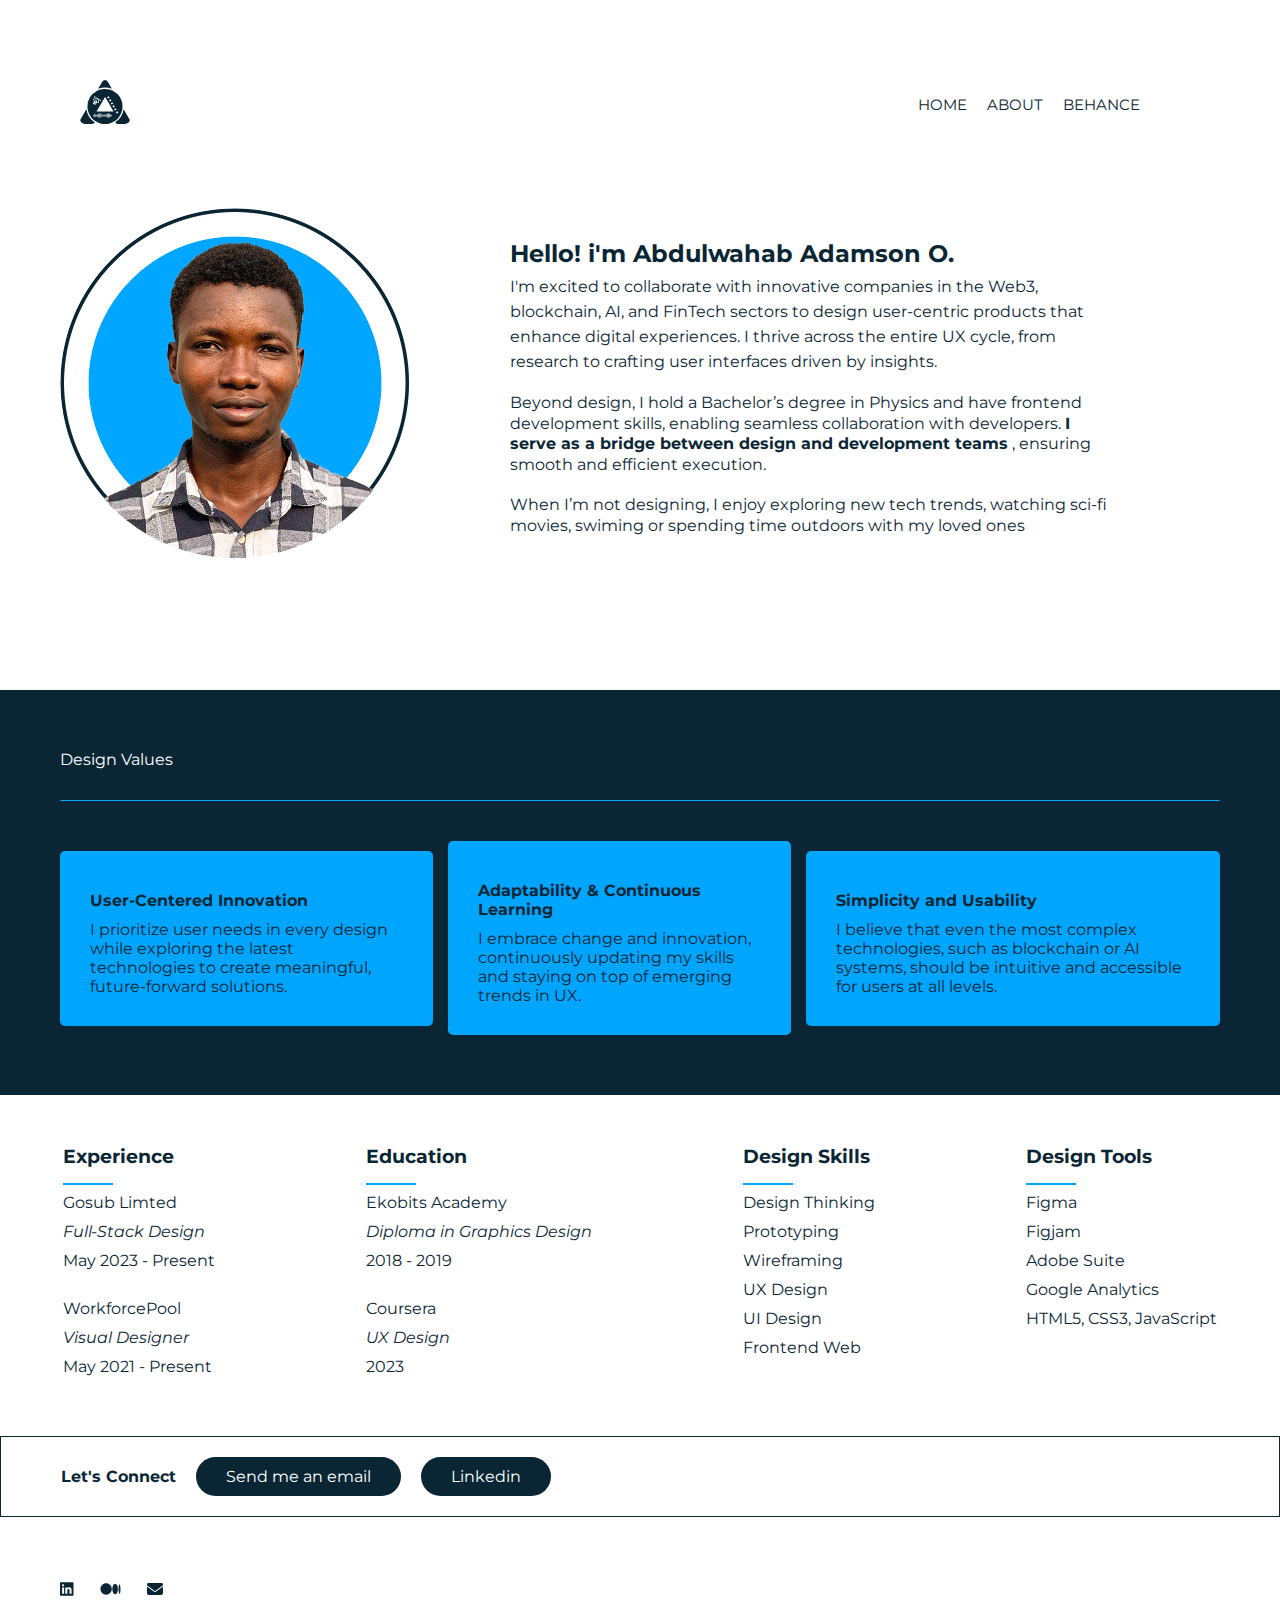
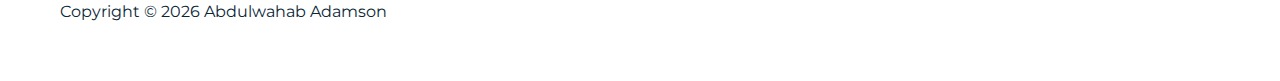
==== commit 2febf8b4: "Add files via upload" ====
--- a/about.html
+++ b/about.html
@@ -139,7 +139,7 @@
                 <a class="fab" href="mailto:adamsonoladipupo@gmail.com"><svg xmlns="http://www.w3.org/2000/svg" height="16" width="16" viewBox="0 0 512 512"><!--!Font Awesome Free 6.6.0 by @fontawesome - https://fontawesome.com License - https://fontawesome.com/license/free Copyright 2024 Fonticons, Inc.--><path fill="#0a2635" d="M48 64C21.5 64 0 85.5 0 112c0 15.1 7.1 29.3 19.2 38.4L236.8 313.6c11.4 8.5 27 8.5 38.4 0L492.8 150.4c12.1-9.1 19.2-23.3 19.2-38.4c0-26.5-21.5-48-48-48L48 64zM0 176L0 384c0 35.3 28.7 64 64 64l384 0c35.3 0 64-28.7 64-64l0-208L294.4 339.2c-22.8 17.1-54 17.1-76.8 0L0 176z"/></svg></a>
             </span>
         </div>
-        <p>© 2024 ABDULWAHAB ADAMSON O.</p>
+        <span id="copyright" class="copyright"></span>
     </footer>
     
 
@@ -170,6 +170,14 @@
     mainMenu.style.top = '-100%';
 }
 
+        // the script for controlling the copyright 
+
+        document.addEventListener("DOMContentLoaded", function() {
+        const currentYear = new Date().getFullYear();
+        const copyrightText = `Copyright © ${currentYear} Abdulwahab Adamson`;
+        document.getElementById("copyright").textContent = copyrightText;
+    });
+
     </script>
 </body>
 </html>--- a/style.css
+++ b/style.css
@@ -98,7 +98,32 @@
         cursor: pointer;
         
     }
-
+    /* -- For Styling Tooltops -- */
+    .tooltip {
+        position: relative;
+        display: inline-block;
+        border-bottom: 1px dotted black;
+    }
+    .tooltip .tooltiptext {
+        visibility: hidden;
+        width: 100%;
+        background-color: #fffb14;
+        color: #000;
+        text-align: center;
+        border-radius: 6px;
+        padding: 10px 0;
+        
+        /* Position the tooltip */
+        position: absolute;
+        z-index: 1;
+        bottom: 500%;
+        left: 50%;
+        margin-left: -80px;
+    }
+    
+    .tooltip:hover .tooltiptext {
+        visibility: visible;
+    }
 
     .myButton:hover{
         background-color: var(--pryColor2);
@@ -117,7 +142,7 @@
     .workcard{
         width: 49%;
         height: auto;
-        margin-bottom: inherit ;
+        margin-bottom: 20px ;
         overflow: hidden;
         position: relative;
         border-radius: 5px;
@@ -152,6 +177,13 @@
         transition: all 0.5s ease;
 
     }
+    .Inprogress{
+        background-color: #00a5fd;
+        position: none;
+
+    }
+
+
     .caption h2{
         font-weight: 600;
         letter-spacing: 1px;
@@ -197,20 +229,23 @@
         /* margin: 20px; */
     }
     .aboutMe div:nth-child(2){
-        padding: 0px 60px;
+        padding: 0px 100px;
     }
     hr{
         border: 1px solid #ebebeb;
         margin: 30px;
     }
     .ExpEduSkls{
-        margin: 20px 20px;
+        margin: 50px 40px;
         display: flex;
         justify-content: space-around;
-        gap: 20px;
+        gap: 30px;
     }
     .ExpEduSkls h3{
-        padding-bottom: 5px;
+        padding-bottom: 10px;
+    }
+    .ExpEduSkls p{
+        padding-bottom: 10px;
     }
     .experience p:nth-child(3){
         padding-top: 15px;
@@ -233,8 +268,8 @@
     }
     .DesignValueMain{
         background-color: var(--pryColor);
-        margin-top: 3%;
-        padding: 25px 60px 30px 60px;
+        margin-top: 10%;
+        padding: 60px 60px 60px 60px;
     }
     .DesignValueMain hr{
         border-bottom: 1px solid var(--secColor) ;
@@ -255,7 +290,7 @@
         display: flex;
         justify-content: center;
         align-items: center;
-        gap: 10px;
+        gap: 15px;
     }
     .designValue div{
         background-color: var(--secColor);
@@ -574,7 +609,7 @@
     .authorImage img{
         width: 100%;
         border-radius: 100%;
-        margin-bottom: 20px;
+        margin-bottom: 50px;
         text-align: center;
     }
     .aboutMe div:nth-child(2){
@@ -586,7 +621,8 @@
         justify-content: start ;
     }
     .DesignValueMain{
-        padding: 25px 20px 20px 20px;
+        padding: 25px 20px 50px 20px;
+        margin-bottom: 50px;
     }
     .designValue{
         background-color: var(--pryColor);
